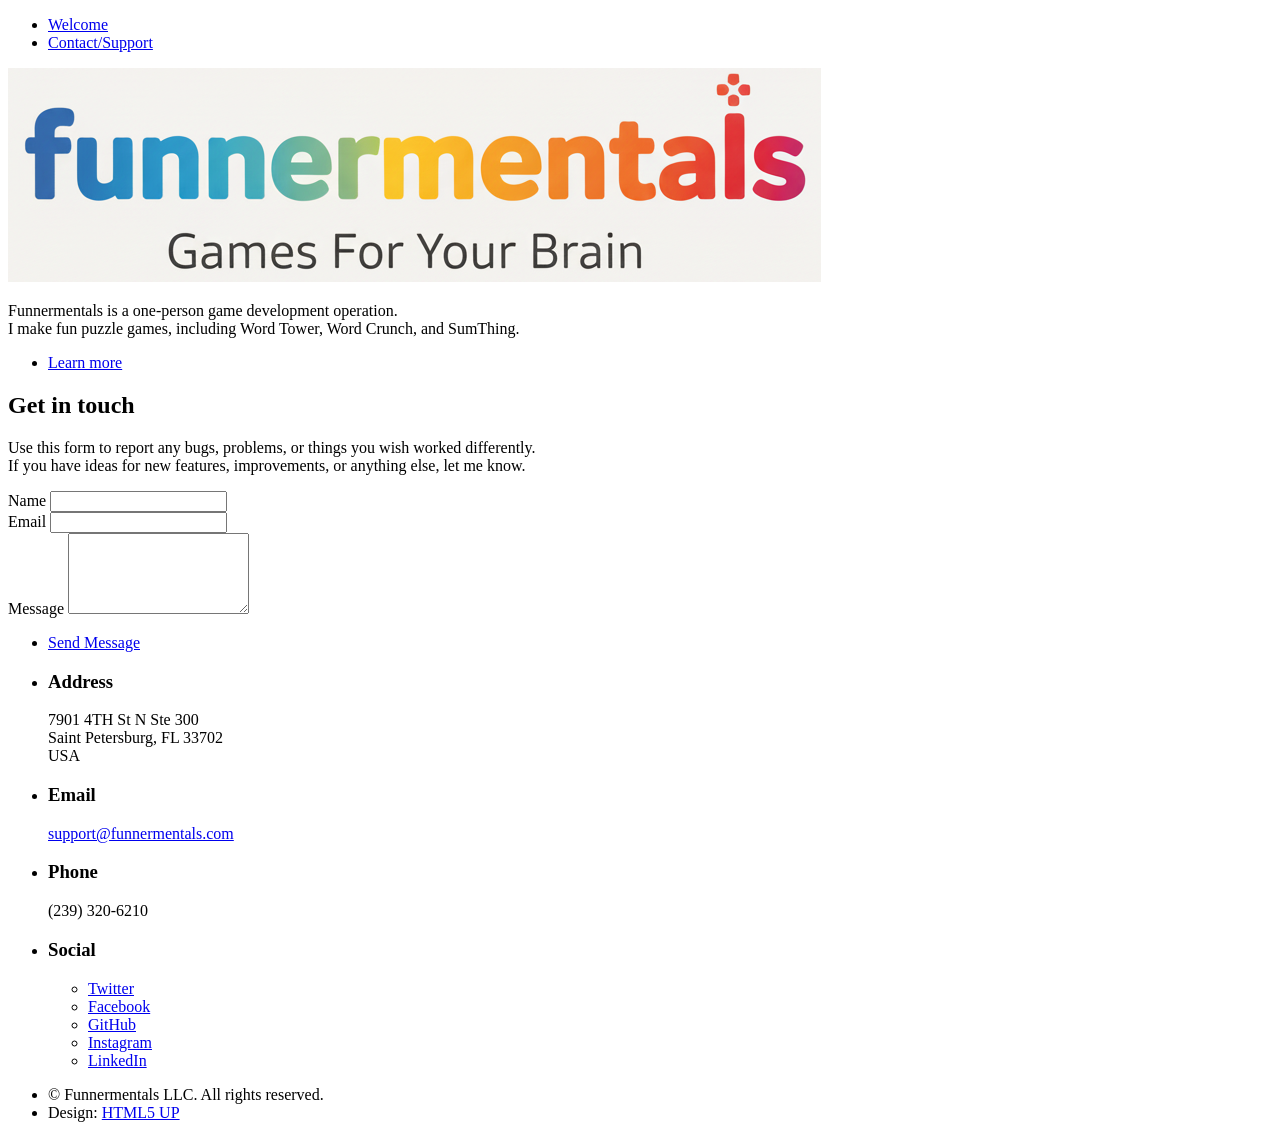
==== index.html @ 4d625746 "Initial commit: Funnermentals.com site." ====
<!DOCTYPE HTML>
<!--
	Hyperspace by HTML5 UP
	html5up.net | @ajlkn
	Free for personal and commercial use under the CCA 3.0 license (html5up.net/license)
-->
<html>
	<head>
		<title>Funnermentals — Games For Your Brain</title>
		<meta charset="utf-8" />
		<meta name="viewport" content="width=device-width, initial-scale=1, user-scalable=no" />
		<link rel="stylesheet" href="assets/css/main.css" />
		<noscript><link rel="stylesheet" href="assets/css/noscript.css" /></noscript>
	</head>
	<body class="is-preload">

		<!-- Sidebar -->
			<section id="sidebar">
				<div class="inner">
					<nav>
						<ul>
							<li><a href="#intro">Welcome</a></li>
							<li><a href="#one">Contact/Support</a></li>
						</ul>
					</nav>
				</div>
			</section>

		<!-- Wrapper -->
			<div id="wrapper">

				<!-- Intro -->
					<section id="intro" class="wrapper style1 fullscreen fade-up">
						<div class="inner">
		<a href="#" class="image"><img src="images/fmlogotype.png" alt="" data-position="top center" /></a>
							<p>Funnermentals is a one-person game development operation. <br />
							I make fun puzzle games, including Word Tower, Word Crunch, and SumThing.</p>
							<ul class="actions">
								<li><a href="#one" class="button scrolly">Learn more</a></li>
							</ul>
						</div>
					</section>


				<!-- Three -->
					<section id="one" class="wrapper style1 fade-up">
						<div class="inner">
							<h2>Get in touch</h2>
							<p>Use this form to report any bugs, problems, or things you wish worked differently. <br />
If you have ideas for new features, improvements, or anything else, let me know.</p>

							<div class="split style1">
								<section>
									<form method="post" action="#">
										<div class="fields">
											<div class="field half">
												<label for="name">Name</label>
												<input type="text" name="name" id="name" />
											</div>
											<div class="field half">
												<label for="email">Email</label>
												<input type="text" name="email" id="email" />
											</div>
											<div class="field">
												<label for="message">Message</label>
												<textarea name="message" id="message" rows="5"></textarea>
											</div>
										</div>
										<ul class="actions">
											<li><a href="mailto:support@funnermentals.com" class="button submit">Send Message</a></li>
										</ul>
									</form>
								</section>
								<section>
									<ul class="contact">
										<li>
											<h3>Address</h3>
											<span>7901 4TH St N Ste 300<br />Saint Petersburg, FL 33702<br />
											USA</span>
										</li>
										<li>
											<h3>Email</h3>
											<a href="mailto:support@funnermentals.com">support@funnermentals.com</a>
										</li>
										<li>
											<h3>Phone</h3>
											<span>(239) 320-6210</span>
										</li>
										<li>
											<h3>Social</h3>
											<ul class="icons">
												<li><a href="#" class="icon brands fa-twitter"><span class="label">Twitter</span></a></li>
												<li><a href="#" class="icon brands fa-facebook-f"><span class="label">Facebook</span></a></li>
												<li><a href="#" class="icon brands fa-github"><span class="label">GitHub</span></a></li>
												<li><a href="#" class="icon brands fa-instagram"><span class="label">Instagram</span></a></li>
												<li><a href="#" class="icon brands fa-linkedin-in"><span class="label">LinkedIn</span></a></li>
											</ul>
										</li>
									</ul>
								</section>
							</div>
						</div>
					</section>

			</div>

		<!-- Footer -->
			<footer id="footer" class="wrapper style1-alt">
				<div class="inner">
					<ul class="menu">
						<li>&copy; Funnermentals LLC. All rights reserved.</li><li>Design: <a href="http://html5up.net">HTML5 UP</a></li>
					</ul>
				</div>
			</footer>

		<!-- Scripts -->
			<script src="assets/js/jquery.min.js"></script>
			<script src="assets/js/jquery.scrollex.min.js"></script>
			<script src="assets/js/jquery.scrolly.min.js"></script>
			<script src="assets/js/browser.min.js"></script>
			<script src="assets/js/breakpoints.min.js"></script>
			<script src="assets/js/util.js"></script>
			<script src="assets/js/main.js"></script>

	</body>
</html>
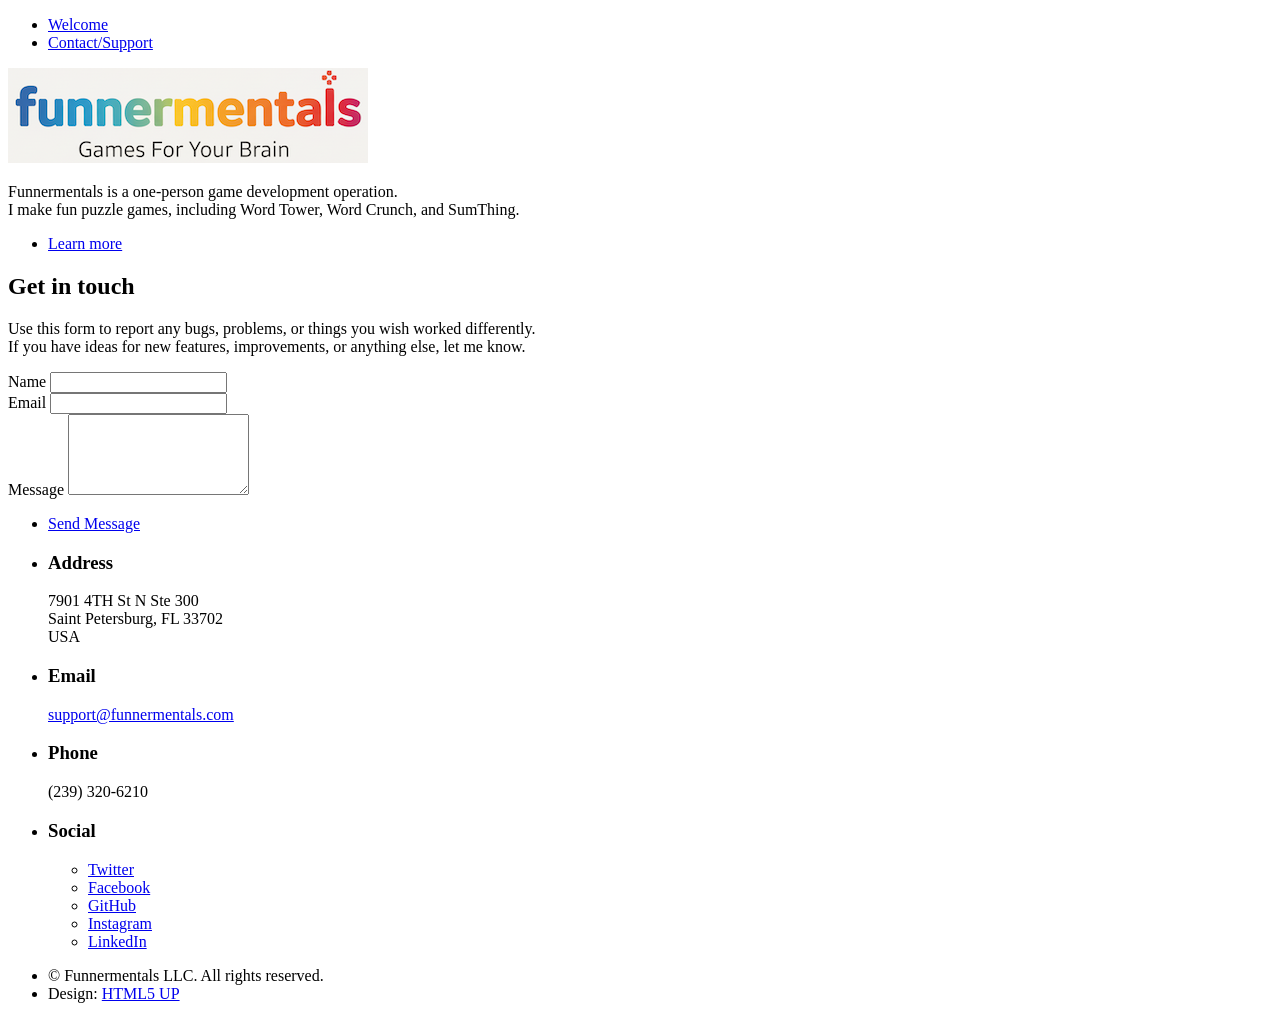
==== commit 5a4d27b5: "Added meta info, shrunk width of logo to 360" ====
--- a/index.html
+++ b/index.html
@@ -9,6 +9,12 @@
 		<title>Funnermentals — Games For Your Brain</title>
 		<meta charset="utf-8" />
 		<meta name="viewport" content="width=device-width, initial-scale=1, user-scalable=no" />
+				<meta name="description" content="Funnermentals — Games For Your Brains. Makers of Word Tower and SumThing.">
+<meta property="og:title" content="Funnermentals">
+<meta property="og:description" content="Makers of Word Tower and SumThing.">
+<meta property="og:image" content="https://funnermentals.com/assets/og-image.jpg">
+<meta property="og:type" content="website">
+
 		<link rel="stylesheet" href="assets/css/main.css" />
 		<noscript><link rel="stylesheet" href="assets/css/noscript.css" /></noscript>
 	</head>
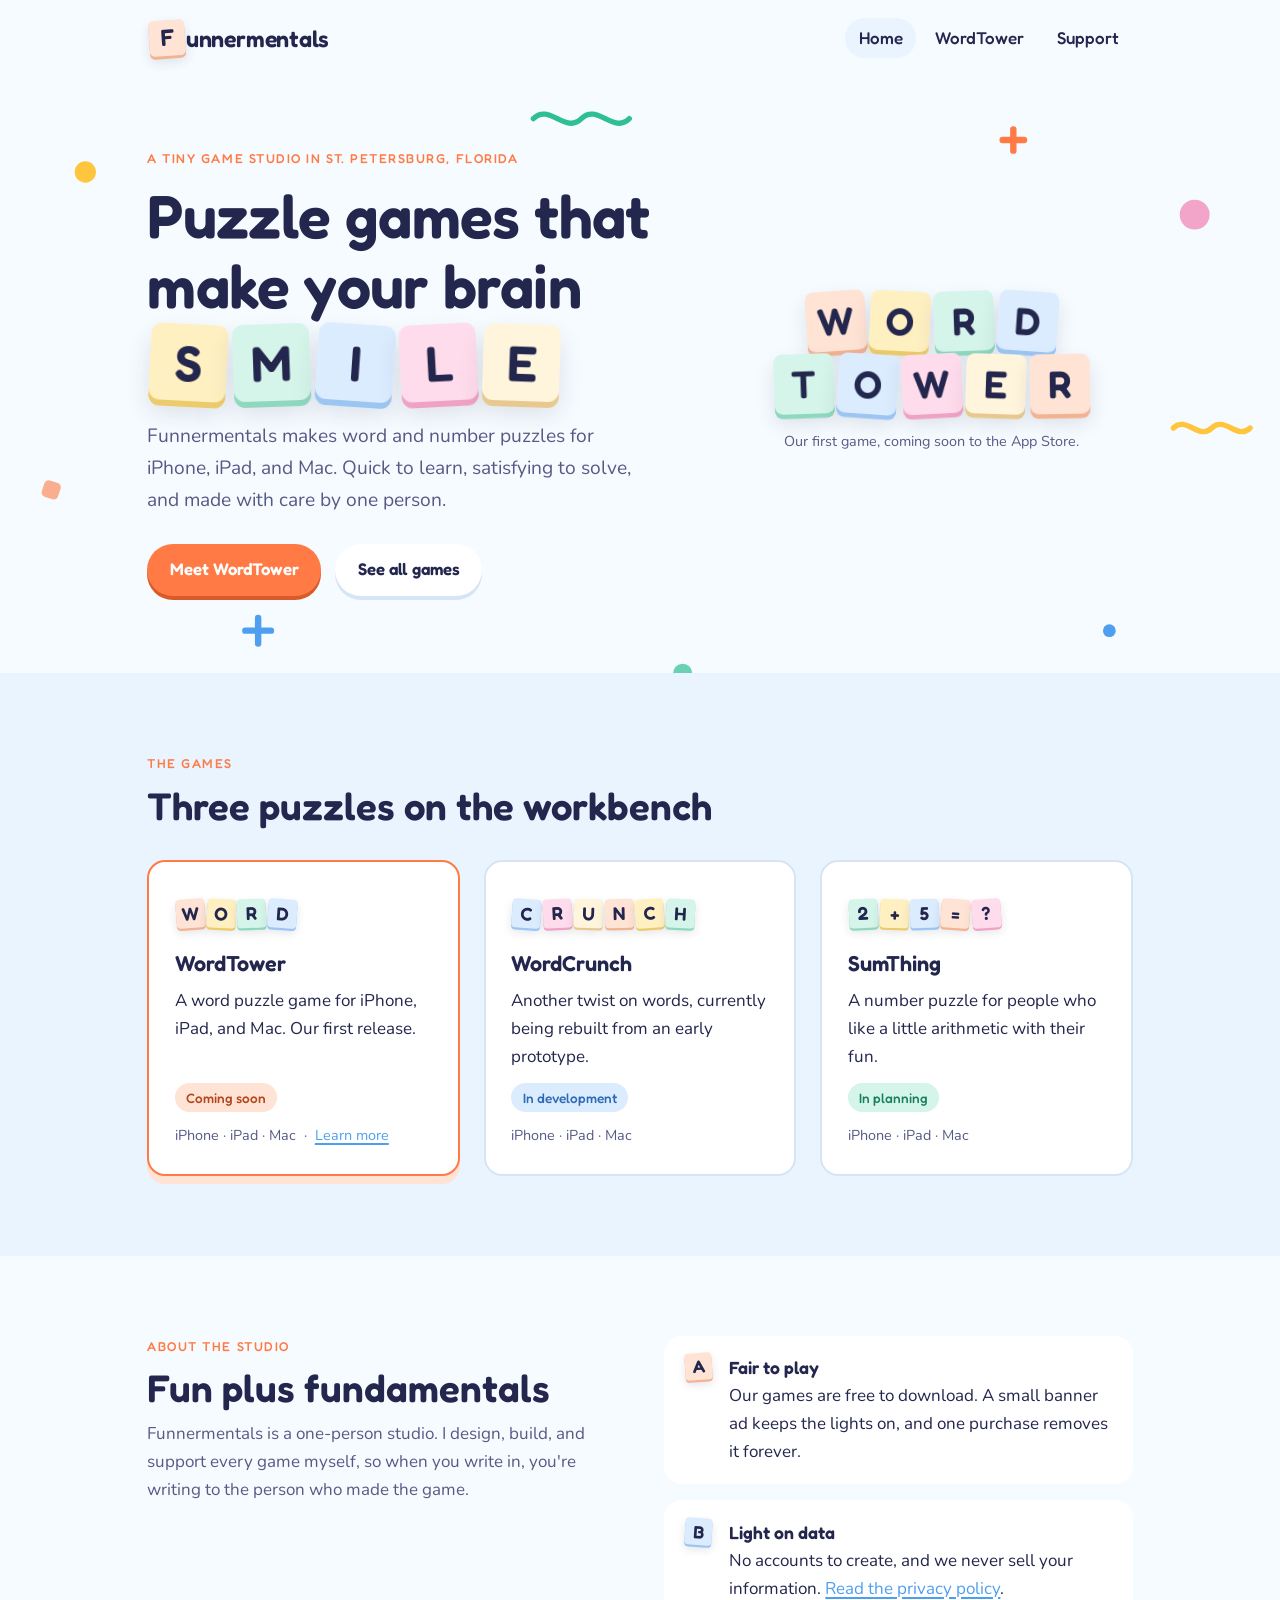
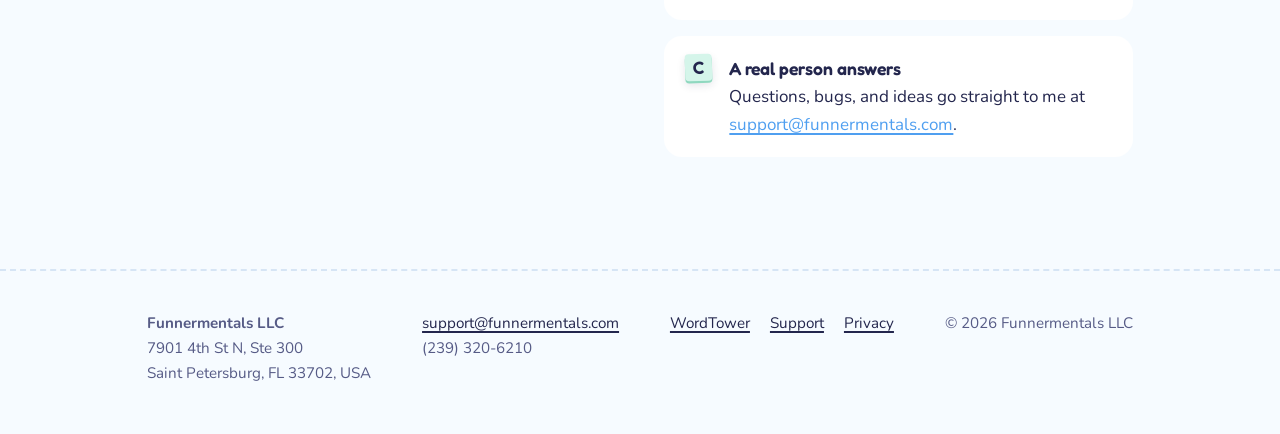
==== commit 2810e826: "Redesign site: light letter-tile theme, new WordTower, support and privacy pages Replaces the HTML5 " ====
--- a/index.html
+++ b/index.html
@@ -1,132 +1,121 @@
-<!DOCTYPE HTML>
-<!--
-	Hyperspace by HTML5 UP
-	html5up.net | @ajlkn
-	Free for personal and commercial use under the CCA 3.0 license (html5up.net/license)
--->
-<html>
-	<head>
-		<title>Funnermentals — Games For Your Brain</title>
-		<meta charset="utf-8" />
-		<meta name="viewport" content="width=device-width, initial-scale=1, user-scalable=no" />
-				<meta name="description" content="Funnermentals — Games For Your Brains. Makers of Word Tower and SumThing.">
-<meta property="og:title" content="Funnermentals">
-<meta property="og:description" content="Makers of Word Tower and SumThing.">
-<meta property="og:image" content="https://funnermentals.com/assets/og-image.jpg">
-<meta property="og:type" content="website">
-
-		<link rel="stylesheet" href="assets/css/main.css" />
-		<noscript><link rel="stylesheet" href="assets/css/noscript.css" /></noscript>
-	</head>
-	<body class="is-preload">
-
-		<!-- Sidebar -->
-			<section id="sidebar">
-				<div class="inner">
-					<nav>
-						<ul>
-							<li><a href="#intro">Welcome</a></li>
-							<li><a href="#one">Contact/Support</a></li>
-						</ul>
-					</nav>
-				</div>
-			</section>
-
-		<!-- Wrapper -->
-			<div id="wrapper">
-
-				<!-- Intro -->
-					<section id="intro" class="wrapper style1 fullscreen fade-up">
-						<div class="inner">
-		<a href="#" class="image"><img src="images/fmlogotype.png" alt="" data-position="top center" /></a>
-							<p>Funnermentals is a one-person game development operation. <br />
-							I make fun puzzle games, including Word Tower, Word Crunch, and SumThing.</p>
-							<ul class="actions">
-								<li><a href="#one" class="button scrolly">Learn more</a></li>
-							</ul>
-						</div>
-					</section>
-
-
-				<!-- Three -->
-					<section id="one" class="wrapper style1 fade-up">
-						<div class="inner">
-							<h2>Get in touch</h2>
-							<p>Use this form to report any bugs, problems, or things you wish worked differently. <br />
-If you have ideas for new features, improvements, or anything else, let me know.</p>
-
-							<div class="split style1">
-								<section>
-									<form method="post" action="#">
-										<div class="fields">
-											<div class="field half">
-												<label for="name">Name</label>
-												<input type="text" name="name" id="name" />
-											</div>
-											<div class="field half">
-												<label for="email">Email</label>
-												<input type="text" name="email" id="email" />
-											</div>
-											<div class="field">
-												<label for="message">Message</label>
-												<textarea name="message" id="message" rows="5"></textarea>
-											</div>
-										</div>
-										<ul class="actions">
-											<li><a href="mailto:support@funnermentals.com" class="button submit">Send Message</a></li>
-										</ul>
-									</form>
-								</section>
-								<section>
-									<ul class="contact">
-										<li>
-											<h3>Address</h3>
-											<span>7901 4TH St N Ste 300<br />Saint Petersburg, FL 33702<br />
-											USA</span>
-										</li>
-										<li>
-											<h3>Email</h3>
-											<a href="mailto:support@funnermentals.com">support@funnermentals.com</a>
-										</li>
-										<li>
-											<h3>Phone</h3>
-											<span>(239) 320-6210</span>
-										</li>
-										<li>
-											<h3>Social</h3>
-											<ul class="icons">
-												<li><a href="#" class="icon brands fa-twitter"><span class="label">Twitter</span></a></li>
-												<li><a href="#" class="icon brands fa-facebook-f"><span class="label">Facebook</span></a></li>
-												<li><a href="#" class="icon brands fa-github"><span class="label">GitHub</span></a></li>
-												<li><a href="#" class="icon brands fa-instagram"><span class="label">Instagram</span></a></li>
-												<li><a href="#" class="icon brands fa-linkedin-in"><span class="label">LinkedIn</span></a></li>
-											</ul>
-										</li>
-									</ul>
-								</section>
-							</div>
-						</div>
-					</section>
-
-			</div>
-
-		<!-- Footer -->
-			<footer id="footer" class="wrapper style1-alt">
-				<div class="inner">
-					<ul class="menu">
-						<li>&copy; Funnermentals LLC. All rights reserved.</li><li>Design: <a href="http://html5up.net">HTML5 UP</a></li>
-					</ul>
-				</div>
-			</footer>
-
-		<!-- Scripts -->
-			<script src="assets/js/jquery.min.js"></script>
-			<script src="assets/js/jquery.scrollex.min.js"></script>
-			<script src="assets/js/jquery.scrolly.min.js"></script>
-			<script src="assets/js/browser.min.js"></script>
-			<script src="assets/js/breakpoints.min.js"></script>
-			<script src="assets/js/util.js"></script>
-			<script src="assets/js/main.js"></script>
-
-	</body>
-</html>+<!DOCTYPE html>
+<html lang="en">
+<head>
+<meta charset="utf-8">
+<meta name="viewport" content="width=device-width, initial-scale=1, viewport-fit=cover">
+<title>Funnermentals</title>
+<meta name="description" content="Funnermentals makes friendly word and number puzzle games for iPhone, iPad, and Mac.">
+<meta property="og:title" content="Funnermentals">
+<meta property="og:description" content="Funnermentals makes friendly word and number puzzle games for iPhone, iPad, and Mac.">
+<meta property="og:type" content="website">
+<link rel="icon" href="favicon.svg" type="image/svg+xml">
+<link rel="preconnect" href="https://fonts.googleapis.com">
+<link rel="preconnect" href="https://fonts.gstatic.com" crossorigin>
+<link rel="stylesheet" href="https://fonts.googleapis.com/css2?family=Fredoka:wght@500;600&family=Nunito:wght@400;700&display=swap">
+<link rel="stylesheet" href="styles.css">
+</head>
+<body>
+<header class="site-header">
+  <div class="wrap">
+    <a class="logo" href="index.html" aria-label="Funnermentals home"><span class="tile t-orange" style="--r:-4deg;--i:0" aria-hidden="true">F</span><span>unnermentals</span></a>
+    <nav class="nav" aria-label="Main"><a href="index.html" aria-current="page">Home</a><a href="wordtower.html">WordTower</a><a href="support.html">Support</a></nav>
+  </div>
+</header>
+<main>
+<section class="hero">
+  <svg class="confetti" viewBox="0 0 1200 600" preserveAspectRatio="xMidYMid slice" aria-hidden="true">
+<circle cx="80" cy="90" r="10" fill="#ffc53d"/><circle cx="1120" cy="130" r="14" fill="#ef5f9c" opacity=".55"/>
+<circle cx="640" cy="560" r="9" fill="#2fbf95" opacity=".7"/><circle cx="1040" cy="520" r="6" fill="#4f9ff0"/>
+<path d="M230 520h24M242 508v24" stroke="#4f9ff0" stroke-width="6" stroke-linecap="round"/>
+<path d="M940 60h20M950 50v20" stroke="#ff7a45" stroke-width="6" stroke-linecap="round"/>
+<path d="M500 40c15-15 30 15 45 0s30 15 45 0" fill="none" stroke="#2fbf95" stroke-width="5" stroke-linecap="round"/>
+<path d="M1100 330c12-12 24 12 36 0s24 12 36 0" fill="none" stroke="#ffc53d" stroke-width="5" stroke-linecap="round"/>
+<rect x="40" y="380" width="16" height="16" rx="4" fill="#ff7a45" opacity=".6" transform="rotate(18 48 388)"/>
+</svg>
+  <div class="wrap">
+    <div>
+      <p class="eyebrow">A tiny game studio in St. Petersburg, Florida</p>
+      <h1 style="margin-top:.75rem">Puzzle games that make your brain <span class="drop" role="img" aria-label="smile"><span class="tile t-sun" style="--r:3deg;--i:1" aria-hidden="true">S</span><span class="tile t-mint" style="--r:-2deg;--i:2" aria-hidden="true">M</span><span class="tile t-sky" style="--r:4deg;--i:3" aria-hidden="true">I</span><span class="tile t-berry" style="--r:-3deg;--i:4" aria-hidden="true">L</span><span class="tile " style="--r:2deg;--i:5" aria-hidden="true">E</span></span></h1>
+      <p class="lede">Funnermentals makes word and number puzzles for iPhone, iPad, and Mac. Quick to learn, satisfying to solve, and made with care by one person.</p>
+      <div class="actions">
+        <a class="btn" href="wordtower.html">Meet WordTower</a>
+        <a class="btn ghost" href="#games">See all games</a>
+      </div>
+    </div>
+    <div>
+      <div class="tower drop" role="img" aria-label="A stack of letter tiles spelling WordTower">
+        <div class="row"><span class="tile t-orange" style="--r:-4deg;--i:0" aria-hidden="true">W</span><span class="tile t-sun" style="--r:3deg;--i:1" aria-hidden="true">O</span><span class="tile t-mint" style="--r:-2deg;--i:2" aria-hidden="true">R</span><span class="tile t-sky" style="--r:4deg;--i:3" aria-hidden="true">D</span></div>
+        <div class="row"><span class="tile t-mint" style="--r:-2deg;--i:2" aria-hidden="true">T</span><span class="tile t-sky" style="--r:4deg;--i:3" aria-hidden="true">O</span><span class="tile t-berry" style="--r:-3deg;--i:4" aria-hidden="true">W</span><span class="tile " style="--r:2deg;--i:5" aria-hidden="true">E</span><span class="tile t-orange" style="--r:-1deg;--i:6" aria-hidden="true">R</span></div>
+      </div>
+      <p class="tower-caption">Our first game, coming soon to the App Store.</p>
+    </div>
+  </div>
+</section>
+
+<section class="band alt" id="games">
+  <div class="wrap">
+    <div class="section-head">
+      <p class="eyebrow">The games</p>
+      <h2>Three puzzles on the workbench</h2>
+    </div>
+    <div class="games">
+      <article class="game featured">
+        <div class="art"><span class="tile t-orange" style="--r:-4deg;--i:0" aria-hidden="true">W</span><span class="tile t-sun" style="--r:3deg;--i:1" aria-hidden="true">O</span><span class="tile t-mint" style="--r:-2deg;--i:2" aria-hidden="true">R</span><span class="tile t-sky" style="--r:4deg;--i:3" aria-hidden="true">D</span></div>
+        <h3>WordTower</h3>
+        <p>A word puzzle game for iPhone, iPad, and Mac. Our first release.</p>
+        <p class="status soon">Coming soon</p>
+        <p class="platforms">iPhone · iPad · Mac &nbsp;·&nbsp; <a href="wordtower.html">Learn more</a></p>
+      </article>
+      <article class="game">
+        <div class="art"><span class="tile t-sky" style="--r:4deg;--i:3" aria-hidden="true">C</span><span class="tile t-berry" style="--r:-3deg;--i:4" aria-hidden="true">R</span><span class="tile " style="--r:2deg;--i:5" aria-hidden="true">U</span><span class="tile t-orange" style="--r:-1deg;--i:6" aria-hidden="true">N</span><span class="tile t-sun" style="--r:-4deg;--i:7" aria-hidden="true">C</span><span class="tile t-mint" style="--r:3deg;--i:8" aria-hidden="true">H</span></div>
+        <h3>WordCrunch</h3>
+        <p>Another twist on words, currently being rebuilt from an early prototype.</p>
+        <p class="status dev">In development</p>
+        <p class="platforms">iPhone · iPad · Mac</p>
+      </article>
+      <article class="game">
+        <div class="art"><span class="tile t-mint" style="--r:-3deg">2</span><span class="tile t-sun" style="--r:2deg">+</span><span class="tile t-sky" style="--r:-2deg">5</span><span class="tile t-orange" style="--r:4deg">=</span><span class="tile t-berry" style="--r:-4deg">?</span></div>
+        <h3>SumThing</h3>
+        <p>A number puzzle for people who like a little arithmetic with their fun.</p>
+        <p class="status plan">In planning</p>
+        <p class="platforms">iPhone · iPad · Mac</p>
+      </article>
+    </div>
+  </div>
+</section>
+
+<section class="band" id="about">
+  <div class="wrap split">
+    <div class="section-head" style="margin:0">
+      <p class="eyebrow">About the studio</p>
+      <h2>Fun plus fundamentals</h2>
+      <p class="muted">Funnermentals is a one-person studio. I design, build, and support every game myself, so when you write in, you're writing to the person who made the game.</p>
+    </div>
+    <ul class="promises">
+      <li><span class="tile t-orange" style="--r:-4deg;--i:0" aria-hidden="true">A</span><div><strong>Fair to play</strong>Our games are free to download. A small banner ad keeps the lights on, and one purchase removes it forever.</div></li>
+      <li><span class="tile t-sky" style="--r:4deg;--i:3" aria-hidden="true">B</span><div><strong>Light on data</strong>No accounts to create, and we never sell your information. <a href="privacy.html">Read the privacy policy</a>.</div></li>
+      <li><span class="tile t-mint" style="--r:-2deg;--i:2" aria-hidden="true">C</span><div><strong>A real person answers</strong>Questions, bugs, and ideas go straight to me at <a href="mailto:support@funnermentals.com">support@funnermentals.com</a>.</div></li>
+    </ul>
+  </div>
+</section>
+</main>
+<footer class="site-footer">
+  <div class="wrap">
+    <div>
+      <p><strong>Funnermentals LLC</strong></p>
+      <address>7901 4th St N, Ste 300<br>Saint Petersburg, FL 33702, USA</address>
+    </div>
+    <div>
+      <p><a href="mailto:support@funnermentals.com">support@funnermentals.com</a></p>
+      <p>(239) 320-6210</p>
+    </div>
+    <nav aria-label="Footer">
+      <a href="wordtower.html">WordTower</a>
+      <a href="support.html">Support</a>
+      <a href="privacy.html">Privacy</a>
+    </nav>
+    <p>&copy; 2026 Funnermentals LLC</p>
+  </div>
+</footer>
+</body>
+</html>
--- a/styles.css
+++ b/styles.css
@@ -0,0 +1,168 @@
+/* Funnermentals — "letter tiles on a sunny tabletop"
+   Layout: a single friendly column with tile-built headings, cards for each game, generous air. */
+:root {
+  --paper: #f6fbff;        /* page: pale morning sky */
+  --paper-2: #e9f4ff;      /* soft band */
+  --ink: #23264d;          /* deep indigo text */
+  --ink-soft: #565b86;     /* secondary text */
+  --tile: #fff4dc;         /* tile face, maple */
+  --tile-edge: #e7c98f;    /* tile bottom edge */
+  --tangerine: #ff7a45;    /* primary accent */
+  --sun: #ffc53d;
+  --mint: #2fbf95;
+  --sky: #4f9ff0;
+  --berry: #ef5f9c;
+  --line: #d6e5f5;
+  --font-display: "Fredoka", "Baloo 2", "Arial Rounded MT Bold", ui-rounded, system-ui, sans-serif;
+  --font-body: "Nunito", "Avenir Next", "Segoe UI", system-ui, sans-serif;
+  --radius: 18px;
+  --max: 68rem;
+  color-scheme: light;
+}
+* { box-sizing: border-box; }
+html { scroll-behavior: smooth; }
+body {
+  margin: 0;
+  background: var(--paper);
+  color: var(--ink);
+  font-family: var(--font-body);
+  font-size: 1.0625rem;
+  line-height: 1.65;
+  -webkit-font-smoothing: antialiased;
+}
+img, svg { max-width: 100%; }
+a { color: var(--sky); text-decoration-thickness: 2px; text-underline-offset: 3px; }
+a:hover { color: var(--tangerine); }
+:focus-visible { outline: 3px solid var(--tangerine); outline-offset: 3px; border-radius: 6px; }
+h1, h2, h3 { font-family: var(--font-display); font-weight: 600; line-height: 1.15; text-wrap: balance; margin: 0; }
+h1 { font-size: clamp(2.3rem, 5.5vw, 3.8rem); letter-spacing: -0.01em; }
+h2 { font-size: clamp(1.7rem, 3.4vw, 2.4rem); }
+h3 { font-size: 1.35rem; }
+p { margin: 0; }
+.wrap { max-width: var(--max); margin: 0 auto; padding-inline: max(16px, 4vw); }
+.prose { max-width: 40rem; }
+.prose > * + * { margin-top: 1rem; }
+.prose h2 { margin-top: 2.5rem; font-size: 1.6rem; }
+.prose h3 { margin-top: 1.75rem; font-size: 1.2rem; }
+.prose ul { padding-left: 1.25rem; margin-bottom: 0; }
+.eyebrow { font-family: var(--font-display); font-weight: 500; text-transform: uppercase; letter-spacing: 0.12em; font-size: 0.8rem; color: var(--tangerine); }
+.muted { color: var(--ink-soft); }
+
+/* ---------- Letter tiles (the signature element) ---------- */
+.tile {
+  position: relative;
+  display: inline-grid;
+  place-items: center;
+  width: 1.55em; height: 1.55em;
+  margin: 0 0.06em;
+  background: var(--tile);
+  color: var(--ink);
+  border-radius: 0.22em;
+  box-shadow: 0 0.12em 0 var(--tile-edge), 0 0.25em 0.5em rgba(35, 38, 77, 0.12);
+  font-family: var(--font-display);
+  font-weight: 600;
+  line-height: 1;
+  transform: rotate(var(--r, 0deg));
+  transition: transform 0.25s cubic-bezier(.34,1.56,.64,1);
+  vertical-align: middle;
+}
+.tile sub {
+  position: absolute; right: 0.14em; bottom: 0.1em;
+  font-size: 0.32em; font-weight: 500; color: var(--ink-soft);
+}
+.tile:hover { transform: rotate(0deg) translateY(-0.12em); }
+.tile.t-orange { background: #ffe3d4; box-shadow: 0 0.12em 0 #f2b393, 0 0.25em 0.5em rgba(35,38,77,.12); }
+.tile.t-sun    { background: #fff0c2; box-shadow: 0 0.12em 0 #ebcb6b, 0 0.25em 0.5em rgba(35,38,77,.12); }
+.tile.t-mint   { background: #d5f5ea; box-shadow: 0 0.12em 0 #8fd8bf, 0 0.25em 0.5em rgba(35,38,77,.12); }
+.tile.t-sky    { background: #dcecff; box-shadow: 0 0.12em 0 #9cc5f2, 0 0.25em 0.5em rgba(35,38,77,.12); }
+.tile.t-berry  { background: #ffdcec; box-shadow: 0 0.12em 0 #f0a2c4, 0 0.25em 0.5em rgba(35,38,77,.12); }
+@media (prefers-reduced-motion: no-preference) {
+  .drop .tile { animation: drop 0.6s cubic-bezier(.34,1.56,.64,1) both; animation-delay: calc(var(--i, 0) * 70ms); }
+  @keyframes drop { from { transform: translateY(-0.6em) rotate(var(--r, 0deg)); } to { transform: translateY(0) rotate(var(--r, 0deg)); } }
+}
+
+/* ---------- Header ---------- */
+.site-header { padding-block: 1.1rem; }
+.site-header .wrap { display: flex; align-items: center; justify-content: space-between; gap: 1rem; flex-wrap: wrap; }
+.logo { display: inline-flex; align-items: center; text-decoration: none; color: var(--ink); font-family: var(--font-display); font-weight: 600; font-size: 1.45rem; letter-spacing: -0.01em; }
+.logo .tiles { font-size: 0.95rem; margin-right: 0.15rem; display: inline-flex; }
+.logo:hover { color: var(--ink); }
+.nav { display: flex; gap: 0.35rem; flex-wrap: wrap; }
+.nav a { font-family: var(--font-display); font-weight: 500; text-decoration: none; color: var(--ink); padding: 0.4rem 0.85rem; border-radius: 999px; }
+.nav a:hover, .nav a[aria-current="page"] { background: var(--paper-2); color: var(--ink); }
+
+/* ---------- Buttons ---------- */
+.btn {
+  display: inline-flex; align-items: center; gap: 0.5rem;
+  font-family: var(--font-display); font-weight: 600; font-size: 1.05rem;
+  padding: 0.75rem 1.4rem; border-radius: 999px; text-decoration: none;
+  background: var(--tangerine); color: #fff;
+  box-shadow: 0 4px 0 #d95a28;
+  transition: transform .15s, box-shadow .15s;
+}
+.btn:hover { color: #fff; transform: translateY(2px); box-shadow: 0 2px 0 #d95a28; }
+.btn.ghost { background: #fff; color: var(--ink); box-shadow: 0 4px 0 var(--line); }
+.btn.ghost:hover { color: var(--ink); box-shadow: 0 2px 0 var(--line); }
+.actions { display: flex; flex-wrap: wrap; gap: 0.9rem; }
+
+/* ---------- Hero ---------- */
+.hero { padding-block: clamp(2rem, 6vw, 4.5rem) clamp(2.5rem, 6vw, 5rem); position: relative; overflow: hidden; }
+.hero .wrap { display: grid; grid-template-columns: minmax(0, 1.15fr) minmax(0, 0.85fr); gap: 2.5rem; align-items: center; }
+.hero h1 .tile { font-size: 0.82em; }
+.hero p.lede { font-size: 1.2rem; color: var(--ink-soft); max-width: 32rem; margin-top: 1.25rem; }
+.hero .actions { margin-top: 1.75rem; }
+.confetti { position: absolute; inset: 0; pointer-events: none; z-index: -1; }
+.tower { display: grid; justify-items: center; gap: 0.25rem; font-size: clamp(1.5rem, 3.6vw, 2.4rem); }
+.tower .row { display: flex; }
+.tower-caption { text-align: center; margin-top: 1rem; font-size: 0.9rem; color: var(--ink-soft); }
+
+/* ---------- Sections ---------- */
+section.band { padding-block: clamp(3rem, 7vw, 5rem); }
+section.band.alt { background: var(--paper-2); }
+.section-head { display: grid; gap: 0.6rem; margin-bottom: 2rem; max-width: 40rem; }
+
+/* ---------- Game cards ---------- */
+.games { display: grid; grid-template-columns: repeat(3, minmax(0, 1fr)); gap: 1.5rem; }
+.game {
+  background: #fff; border-radius: var(--radius); padding: 1.6rem;
+  border: 2px solid var(--line);
+  display: grid; grid-template-rows: auto auto 1fr auto; gap: 0.75rem;
+}
+.game.featured { border-color: var(--tangerine); box-shadow: 0 8px 0 #ffe3d4; }
+.game .art { font-size: 1.15rem; min-height: 3.2rem; display: flex; align-items: center; }
+.status { justify-self: start; font-family: var(--font-display); font-weight: 500; font-size: 0.85rem; padding: 0.2rem 0.7rem; border-radius: 999px; }
+.status.soon { background: #ffe3d4; color: #b4461b; }
+.status.dev { background: #dcecff; color: #2c6bb4; }
+.status.plan { background: #d5f5ea; color: #19805f; }
+.game .platforms { font-size: 0.9rem; color: var(--ink-soft); }
+
+/* ---------- About / promises ---------- */
+.split { display: grid; grid-template-columns: minmax(0, 1fr) minmax(0, 1fr); gap: 3rem; align-items: start; }
+.promises { list-style: none; padding: 0; margin: 0; display: grid; gap: 1rem; }
+.promises li { display: grid; grid-template-columns: auto minmax(0, 1fr); gap: 1rem; align-items: start; background: #fff; border-radius: var(--radius); padding: 1.1rem 1.25rem; }
+.promises .tile { font-size: 1.1rem; }
+.promises strong { font-family: var(--font-display); font-weight: 600; display: block; font-size: 1.1rem; }
+
+/* ---------- Fact sheet (WordTower page) ---------- */
+.facts { display: grid; grid-template-columns: repeat(auto-fit, minmax(12rem, 1fr)); gap: 1rem; margin: 0; }
+.facts div { background: #fff; border-radius: var(--radius); padding: 1rem 1.25rem; border: 2px solid var(--line); }
+.facts dt { font-family: var(--font-display); font-weight: 500; text-transform: uppercase; letter-spacing: 0.1em; font-size: 0.75rem; color: var(--ink-soft); }
+.facts dd { margin: 0.25rem 0 0; font-weight: 700; }
+
+/* ---------- Contact card ---------- */
+.contact-card { background: #fff; border-radius: var(--radius); padding: 1.5rem; border: 2px solid var(--line); display: grid; gap: 0.35rem; }
+.contact-card .big { font-family: var(--font-display); font-weight: 600; font-size: 1.25rem; }
+
+/* ---------- Footer ---------- */
+.site-footer { padding-block: 2.5rem 3rem; border-top: 2px dashed var(--line); margin-top: 2rem; font-size: 0.95rem; color: var(--ink-soft); }
+.site-footer .wrap { display: flex; flex-wrap: wrap; justify-content: space-between; gap: 1.5rem; }
+.site-footer nav { display: flex; gap: 1.25rem; flex-wrap: wrap; }
+.site-footer a { color: var(--ink); }
+.site-footer address { font-style: normal; }
+
+@media (max-width: 52rem) {
+  .hero .wrap, .split { grid-template-columns: minmax(0, 1fr); }
+  .games { grid-template-columns: minmax(0, 1fr); }
+  .tower { margin-top: 0.5rem; }
+}
+@media (max-width: 52rem) { .confetti { display: none; } }
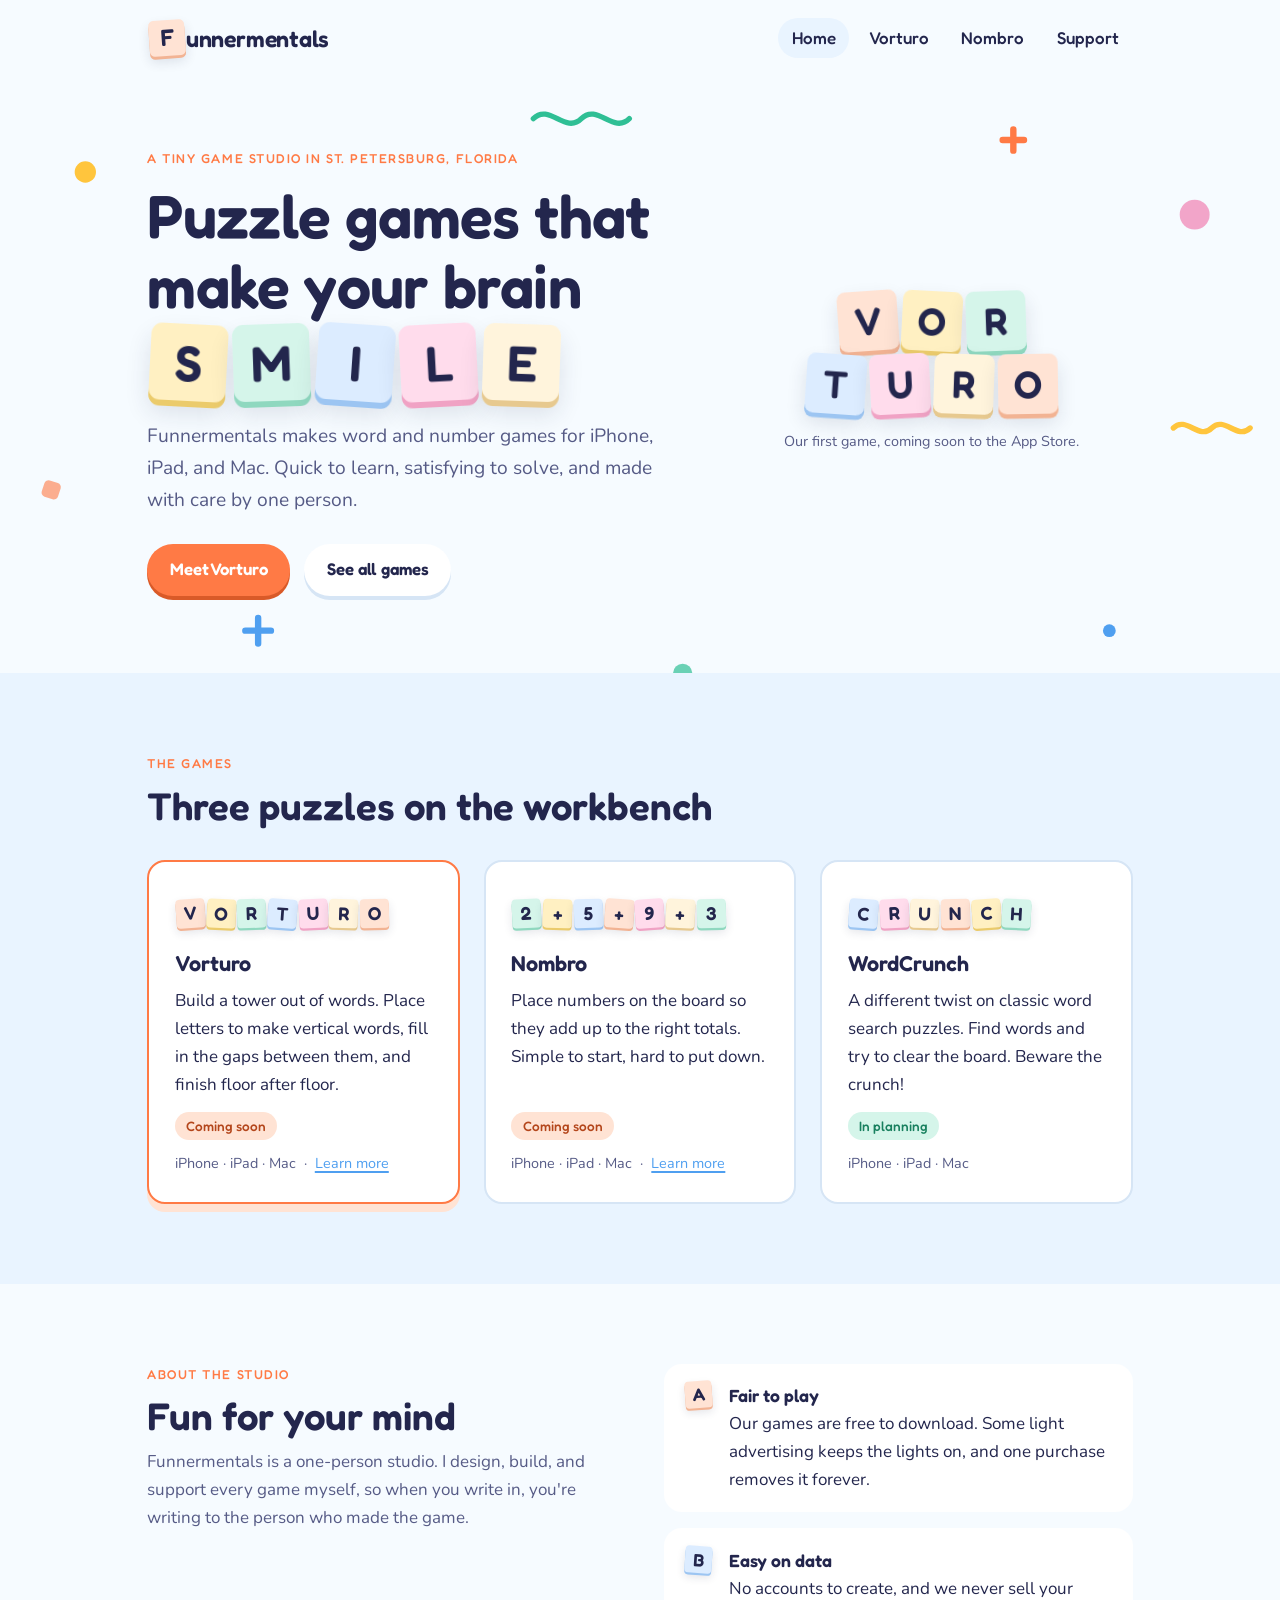
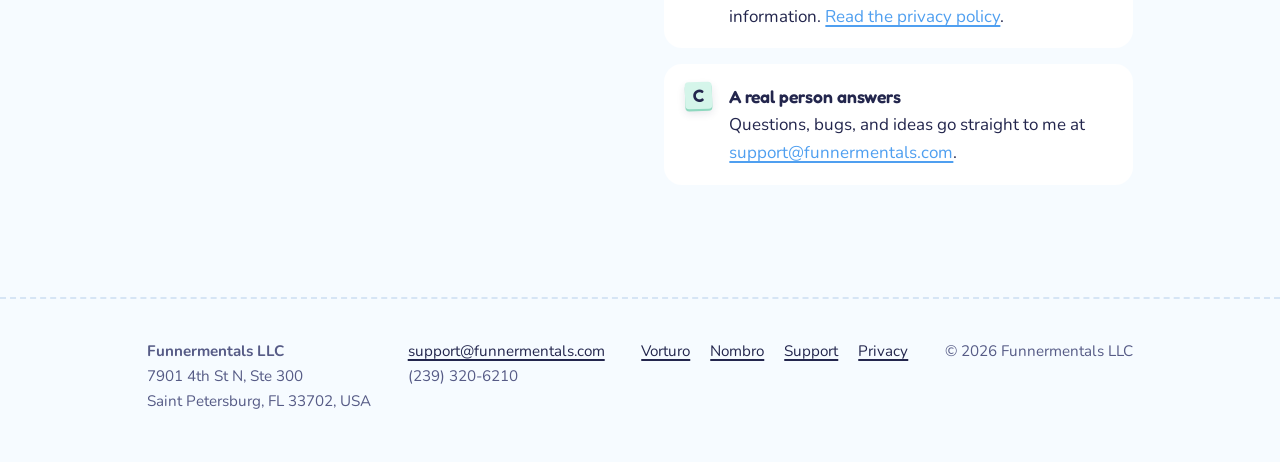
==== commit ef7ec7e6: "Redesign to reflect new Vorturo and Nombro names" ====
--- a/index.html
+++ b/index.html
@@ -18,7 +18,7 @@
 <header class="site-header">
   <div class="wrap">
     <a class="logo" href="index.html" aria-label="Funnermentals home"><span class="tile t-orange" style="--r:-4deg;--i:0" aria-hidden="true">F</span><span>unnermentals</span></a>
-    <nav class="nav" aria-label="Main"><a href="index.html" aria-current="page">Home</a><a href="wordtower.html">WordTower</a><a href="support.html">Support</a></nav>
+    <nav class="nav" aria-label="Main"><a href="index.html" aria-current="page">Home</a><a href="vorturo.html">Vorturo</a><a href="nombro.html">Nombro</a><a href="support.html">Support</a></nav>
   </div>
 </header>
 <main>
@@ -36,16 +36,16 @@
     <div>
       <p class="eyebrow">A tiny game studio in St. Petersburg, Florida</p>
       <h1 style="margin-top:.75rem">Puzzle games that make your brain <span class="drop" role="img" aria-label="smile"><span class="tile t-sun" style="--r:3deg;--i:1" aria-hidden="true">S</span><span class="tile t-mint" style="--r:-2deg;--i:2" aria-hidden="true">M</span><span class="tile t-sky" style="--r:4deg;--i:3" aria-hidden="true">I</span><span class="tile t-berry" style="--r:-3deg;--i:4" aria-hidden="true">L</span><span class="tile " style="--r:2deg;--i:5" aria-hidden="true">E</span></span></h1>
-      <p class="lede">Funnermentals makes word and number puzzles for iPhone, iPad, and Mac. Quick to learn, satisfying to solve, and made with care by one person.</p>
+      <p class="lede">Funnermentals makes word and number games for iPhone, iPad, and Mac. Quick to learn, satisfying to solve, and made with care by one person.</p>
       <div class="actions">
-        <a class="btn" href="wordtower.html">Meet WordTower</a>
+        <a class="btn" href="vorturo.html">Meet Vorturo</a>
         <a class="btn ghost" href="#games">See all games</a>
       </div>
     </div>
     <div>
-      <div class="tower drop" role="img" aria-label="A stack of letter tiles spelling WordTower">
-        <div class="row"><span class="tile t-orange" style="--r:-4deg;--i:0" aria-hidden="true">W</span><span class="tile t-sun" style="--r:3deg;--i:1" aria-hidden="true">O</span><span class="tile t-mint" style="--r:-2deg;--i:2" aria-hidden="true">R</span><span class="tile t-sky" style="--r:4deg;--i:3" aria-hidden="true">D</span></div>
-        <div class="row"><span class="tile t-mint" style="--r:-2deg;--i:2" aria-hidden="true">T</span><span class="tile t-sky" style="--r:4deg;--i:3" aria-hidden="true">O</span><span class="tile t-berry" style="--r:-3deg;--i:4" aria-hidden="true">W</span><span class="tile " style="--r:2deg;--i:5" aria-hidden="true">E</span><span class="tile t-orange" style="--r:-1deg;--i:6" aria-hidden="true">R</span></div>
+      <div class="tower drop" role="img" aria-label="A stack of letter tiles spelling Vorturo">
+        <div class="row"><span class="tile t-orange" style="--r:-4deg;--i:0" aria-hidden="true">V</span><span class="tile t-sun" style="--r:3deg;--i:1" aria-hidden="true">O</span><span class="tile t-mint" style="--r:-2deg;--i:2" aria-hidden="true">R</span></div>
+        <div class="row"><span class="tile t-sky" style="--r:4deg;--i:3" aria-hidden="true">T</span><span class="tile t-berry" style="--r:-3deg;--i:4" aria-hidden="true">U</span><span class="tile " style="--r:2deg;--i:5" aria-hidden="true">R</span><span class="tile t-orange" style="--r:-1deg;--i:6" aria-hidden="true">O</span></div>
       </div>
       <p class="tower-caption">Our first game, coming soon to the App Store.</p>
     </div>
@@ -60,23 +60,23 @@
     </div>
     <div class="games">
       <article class="game featured">
-        <div class="art"><span class="tile t-orange" style="--r:-4deg;--i:0" aria-hidden="true">W</span><span class="tile t-sun" style="--r:3deg;--i:1" aria-hidden="true">O</span><span class="tile t-mint" style="--r:-2deg;--i:2" aria-hidden="true">R</span><span class="tile t-sky" style="--r:4deg;--i:3" aria-hidden="true">D</span></div>
-        <h3>WordTower</h3>
-        <p>A word puzzle game for iPhone, iPad, and Mac. Our first release.</p>
+        <div class="art"><span class="tile t-orange" style="--r:-4deg;--i:0" aria-hidden="true">V</span><span class="tile t-sun" style="--r:3deg;--i:1" aria-hidden="true">O</span><span class="tile t-mint" style="--r:-2deg;--i:2" aria-hidden="true">R</span><span class="tile t-sky" style="--r:4deg;--i:3" aria-hidden="true">T</span><span class="tile t-berry" style="--r:-3deg;--i:4" aria-hidden="true">U</span><span class="tile " style="--r:2deg;--i:5" aria-hidden="true">R</span><span class="tile t-orange" style="--r:-1deg;--i:6" aria-hidden="true">O</span></div>
+        <h3>Vorturo</h3>
+        <p>Build a tower out of words. Place letters to make vertical words, fill in the gaps between them, and finish floor after floor.</p>
         <p class="status soon">Coming soon</p>
-        <p class="platforms">iPhone · iPad · Mac &nbsp;·&nbsp; <a href="wordtower.html">Learn more</a></p>
+        <p class="platforms">iPhone · iPad · Mac &nbsp;·&nbsp; <a href="vorturo.html">Learn more</a></p>
+      </article>
+      <article class="game">
+        <div class="art"><span class="tile t-mint" style="--r:-3deg" aria-hidden="true">2</span><span class="tile t-sun" style="--r:2deg" aria-hidden="true">+</span><span class="tile t-sky" style="--r:-2deg" aria-hidden="true">5</span><span class="tile t-orange" style="--r:4deg" aria-hidden="true">+</span><span class="tile t-berry" style="--r:-4deg" aria-hidden="true">9</span><span class="tile " style="--r:3deg" aria-hidden="true">+</span><span class="tile t-mint" style="--r:-1deg" aria-hidden="true">3</span></div>
+        <h3>Nombro</h3>
+        <p>Place numbers on the board so they add up to the right totals. Simple to start, hard to put down.</p>
+        <p class="status soon">Coming soon</p>
+        <p class="platforms">iPhone · iPad · Mac &nbsp;·&nbsp; <a href="nombro.html">Learn more</a></p>
       </article>
       <article class="game">
         <div class="art"><span class="tile t-sky" style="--r:4deg;--i:3" aria-hidden="true">C</span><span class="tile t-berry" style="--r:-3deg;--i:4" aria-hidden="true">R</span><span class="tile " style="--r:2deg;--i:5" aria-hidden="true">U</span><span class="tile t-orange" style="--r:-1deg;--i:6" aria-hidden="true">N</span><span class="tile t-sun" style="--r:-4deg;--i:7" aria-hidden="true">C</span><span class="tile t-mint" style="--r:3deg;--i:8" aria-hidden="true">H</span></div>
         <h3>WordCrunch</h3>
-        <p>Another twist on words, currently being rebuilt from an early prototype.</p>
-        <p class="status dev">In development</p>
-        <p class="platforms">iPhone · iPad · Mac</p>
-      </article>
-      <article class="game">
-        <div class="art"><span class="tile t-mint" style="--r:-3deg">2</span><span class="tile t-sun" style="--r:2deg">+</span><span class="tile t-sky" style="--r:-2deg">5</span><span class="tile t-orange" style="--r:4deg">=</span><span class="tile t-berry" style="--r:-4deg">?</span></div>
-        <h3>SumThing</h3>
-        <p>A number puzzle for people who like a little arithmetic with their fun.</p>
+        <p>A different twist on classic word search puzzles. Find words and try to clear the board. Beware the crunch!</p>
         <p class="status plan">In planning</p>
         <p class="platforms">iPhone · iPad · Mac</p>
       </article>
@@ -88,12 +88,12 @@
   <div class="wrap split">
     <div class="section-head" style="margin:0">
       <p class="eyebrow">About the studio</p>
-      <h2>Fun plus fundamentals</h2>
+      <h2>Fun for your mind</h2>
       <p class="muted">Funnermentals is a one-person studio. I design, build, and support every game myself, so when you write in, you're writing to the person who made the game.</p>
     </div>
     <ul class="promises">
-      <li><span class="tile t-orange" style="--r:-4deg;--i:0" aria-hidden="true">A</span><div><strong>Fair to play</strong>Our games are free to download. A small banner ad keeps the lights on, and one purchase removes it forever.</div></li>
-      <li><span class="tile t-sky" style="--r:4deg;--i:3" aria-hidden="true">B</span><div><strong>Light on data</strong>No accounts to create, and we never sell your information. <a href="privacy.html">Read the privacy policy</a>.</div></li>
+      <li><span class="tile t-orange" style="--r:-4deg;--i:0" aria-hidden="true">A</span><div><strong>Fair to play</strong>Our games are free to download. Some light advertising keeps the lights on, and one purchase removes it forever.</div></li>
+      <li><span class="tile t-sky" style="--r:4deg;--i:3" aria-hidden="true">B</span><div><strong>Easy on data</strong>No accounts to create, and we never sell your information. <a href="privacy.html">Read the privacy policy</a>.</div></li>
       <li><span class="tile t-mint" style="--r:-2deg;--i:2" aria-hidden="true">C</span><div><strong>A real person answers</strong>Questions, bugs, and ideas go straight to me at <a href="mailto:support@funnermentals.com">support@funnermentals.com</a>.</div></li>
     </ul>
   </div>
@@ -110,7 +110,8 @@
       <p>(239) 320-6210</p>
     </div>
     <nav aria-label="Footer">
-      <a href="wordtower.html">WordTower</a>
+      <a href="vorturo.html">Vorturo</a>
+      <a href="nombro.html">Nombro</a>
       <a href="support.html">Support</a>
       <a href="privacy.html">Privacy</a>
     </nav>
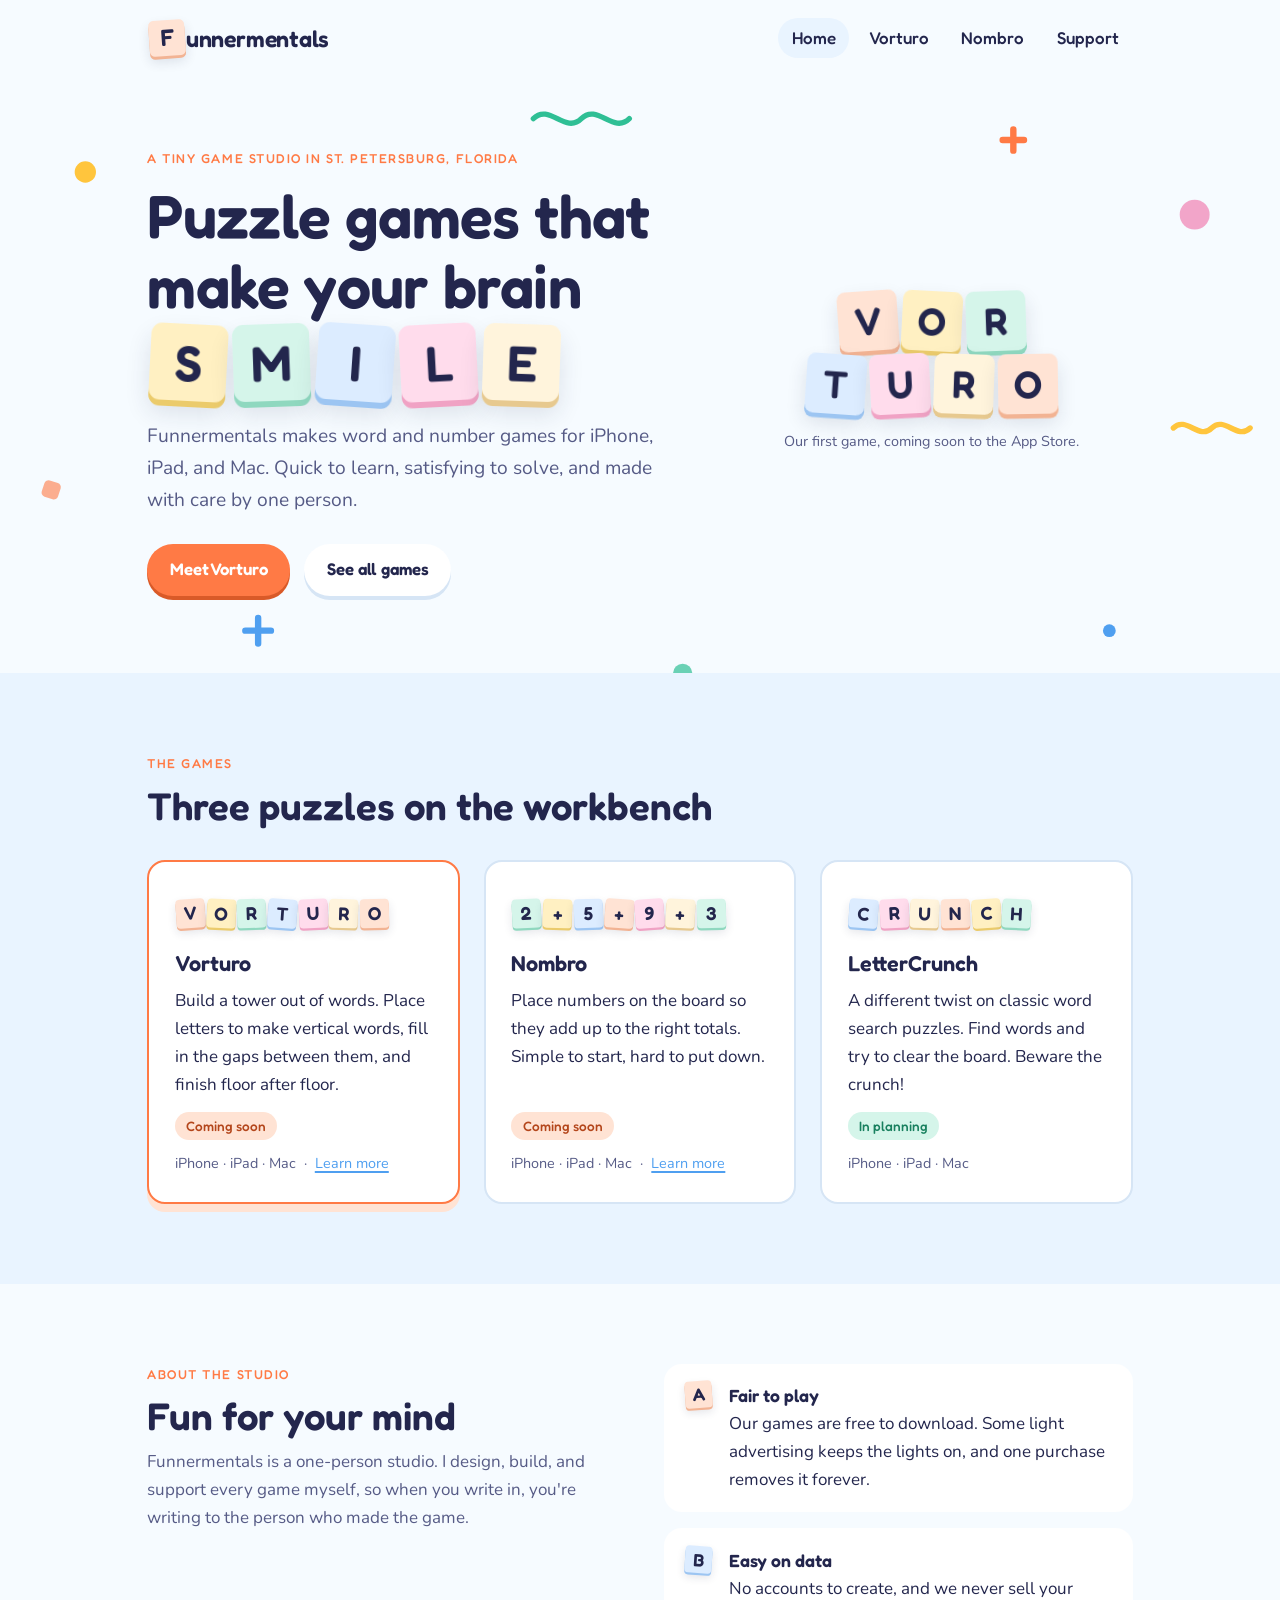
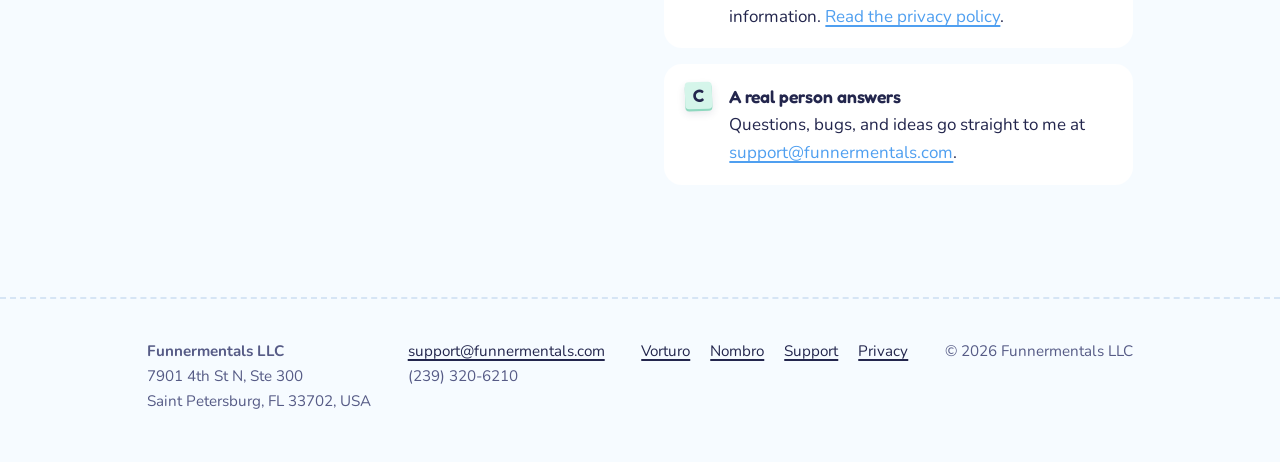
==== commit 1677ff89: "Changed WordCrunch to LetterCrunch" ====
--- a/index.html
+++ b/index.html
@@ -75,7 +75,7 @@
       </article>
       <article class="game">
         <div class="art"><span class="tile t-sky" style="--r:4deg;--i:3" aria-hidden="true">C</span><span class="tile t-berry" style="--r:-3deg;--i:4" aria-hidden="true">R</span><span class="tile " style="--r:2deg;--i:5" aria-hidden="true">U</span><span class="tile t-orange" style="--r:-1deg;--i:6" aria-hidden="true">N</span><span class="tile t-sun" style="--r:-4deg;--i:7" aria-hidden="true">C</span><span class="tile t-mint" style="--r:3deg;--i:8" aria-hidden="true">H</span></div>
-        <h3>WordCrunch</h3>
+        <h3>LetterCrunch</h3>
         <p>A different twist on classic word search puzzles. Find words and try to clear the board. Beware the crunch!</p>
         <p class="status plan">In planning</p>
         <p class="platforms">iPhone · iPad · Mac</p>
